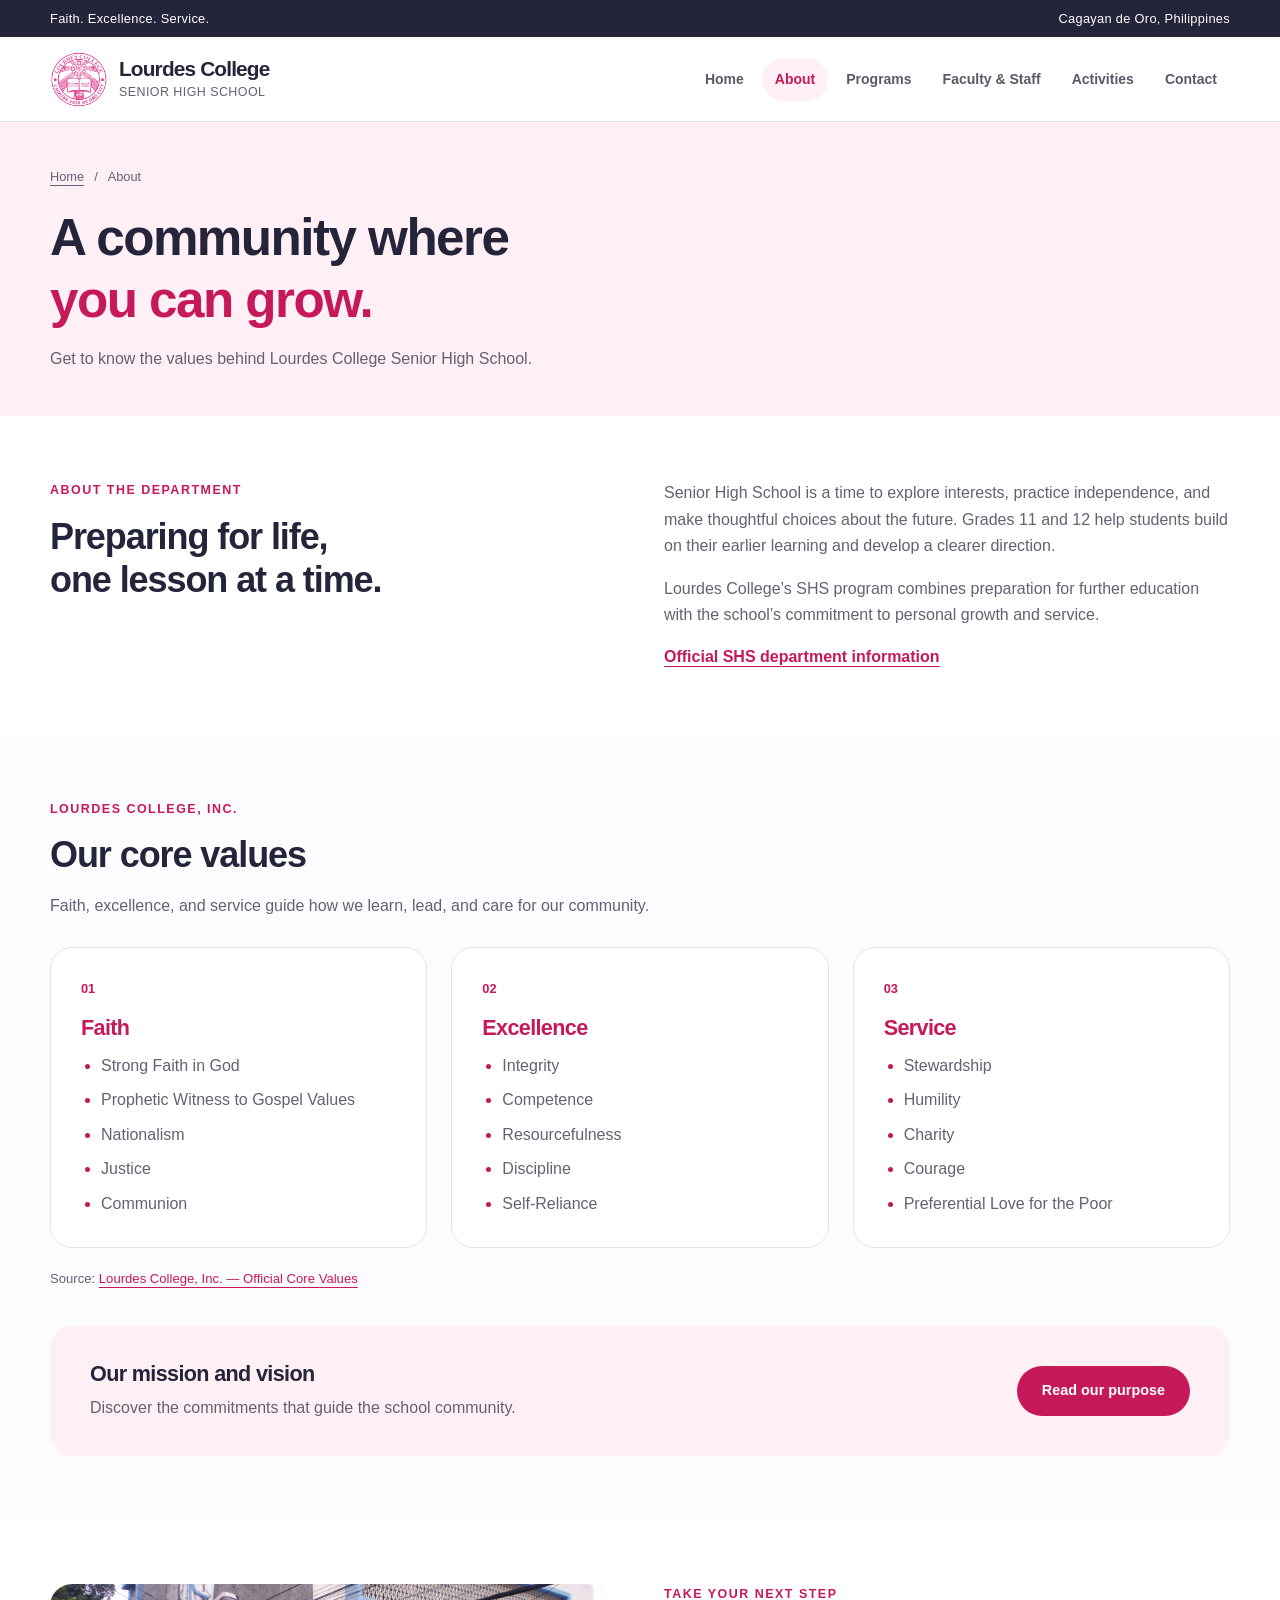
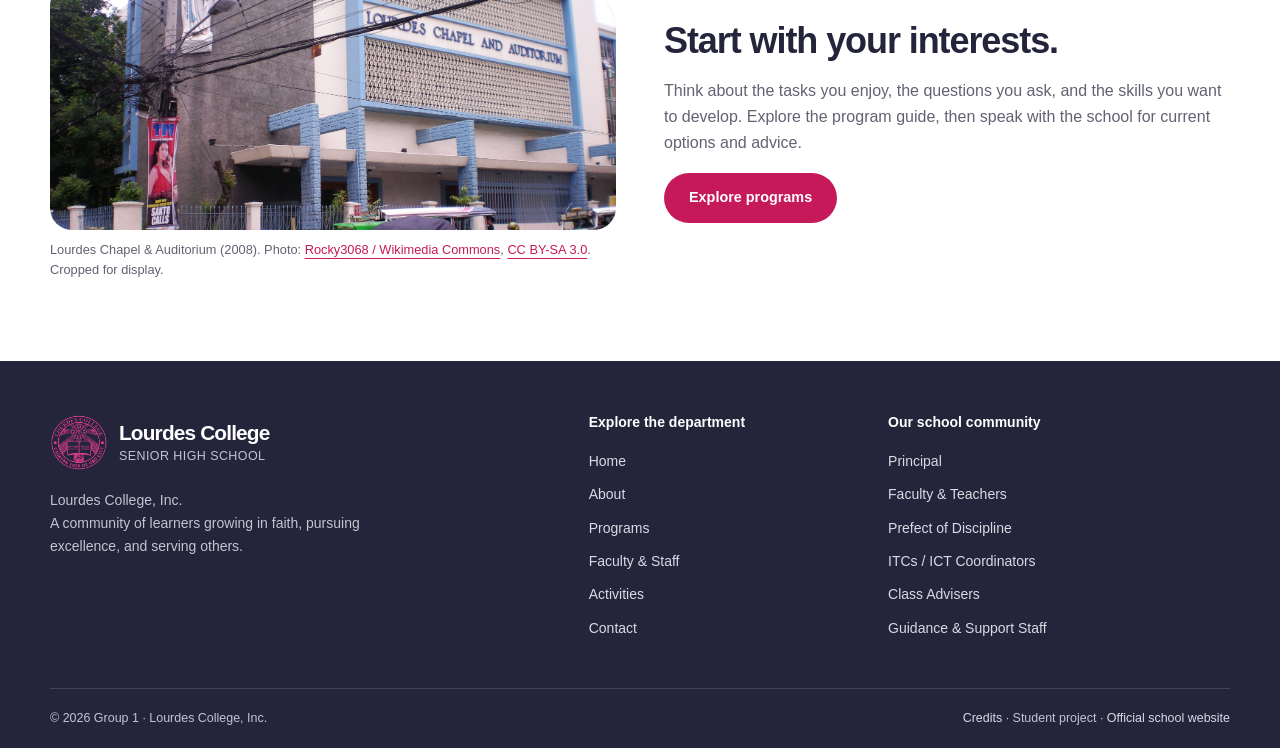
==== about.html @ bda213fe "Add files via upload" ====
<!DOCTYPE html>
<html lang="en">
  <head>
    <meta charset="UTF-8">
    <meta name="viewport" content="width=device-width, initial-scale=1.0">
    <title>About | Lourdes College Senior High School</title>
    <meta name="description" content="Get to know the Lourdes College Senior High School Department and its values of faith, excellence, and service.">
    <meta name="theme-color" content="#c61959">
    <link rel="icon" type="image/png" href="school-logo.png">
    <link rel="stylesheet" href="style.css">
    <script src="script.js"></script>
  </head>
  <body>
    <a class="skip-link" href="#main">Skip to content</a>
    <div class="topbar">
      <div class="container">
        <span>Faith. Excellence. Service.</span>
        <span class="top-location">Cagayan de Oro, Philippines</span>
      </div>
    </div>
    <header class="site-header">
      <div class="container header-inner">
        <a class="brand" href="index.html" aria-label="Lourdes College Senior High School home">
          <img src="school-logo.png" width="57" height="57" alt="Lourdes College seal">
          <span><strong>Lourdes College</strong><small>SENIOR HIGH SCHOOL</small></span>
        </a>
        <button class="menu-toggle" type="button" aria-expanded="false" aria-controls="main-navigation">Menu</button>
        <nav class="primary-nav" id="main-navigation" aria-label="Main navigation">
          <ul class="nav-list">
            <li><a href="index.html">Home</a></li>
            <li><a href="about.html" aria-current="page">About</a></li>
            <li><a href="programs.html">Programs</a></li>
            <li><a href="faculty.html">Faculty &amp; Staff</a></li>
            <li><a href="activities.html">Activities</a></li>
            <li><a href="contact.html">Contact</a></li>
          </ul>
        </nav>
      </div>
    </header>
    <main id="main">
      <section class="page-intro">
        <div class="container">
          <nav class="breadcrumb" aria-label="Breadcrumb">
            <a href="index.html">Home</a>
            <span aria-hidden="true">/</span>
            <span>About</span>
          </nav>
          <h1>A community where<br><span>you can grow.</span></h1>
          <p>Get to know the values behind Lourdes College Senior High School.</p>
        </div>
      </section>
      <section class="section white">
        <div class="container split">
          <div class="section-heading">
            <span class="eyebrow">About the department</span>
            <h2>Preparing for life,<br>one lesson at a time.</h2>
          </div>
          <div class="intro-copy">
            <p>Senior High School is a time to explore interests, practice independence, and make thoughtful choices about the future. Grades 11 and 12 help students build on their earlier learning and develop a clearer direction.</p>
            <p>Lourdes College’s SHS program combines preparation for further education with the school’s commitment to personal growth and service.</p>
            <a class="inline-link" href="https://lccdo.edu.ph/senior-high-school/" target="_blank" rel="noopener noreferrer">Official SHS department information</a>
          </div>
        </div>
      </section>
      <section class="section" id="core-values">
        <div class="container">
          <div class="section-heading">
            <span class="eyebrow">Lourdes College, Inc.</span>
            <h2>Our core values</h2>
            <p>Faith, excellence, and service guide how we learn, lead, and care for our community.</p>
          </div>
          <div class="three-grid">
            <article class="info-card values-card">
              <span class="number">01</span>
              <h3>Faith</h3>
              <ul class="values-list">
                <li>Strong Faith in God</li>
                <li>Prophetic Witness to Gospel Values</li>
                <li>Nationalism</li>
                <li>Justice</li>
                <li>Communion</li>
              </ul>
            </article>
            <article class="info-card values-card">
              <span class="number">02</span>
              <h3>Excellence</h3>
              <ul class="values-list">
                <li>Integrity</li>
                <li>Competence</li>
                <li>Resourcefulness</li>
                <li>Discipline</li>
                <li>Self-Reliance</li>
              </ul>
            </article>
            <article class="info-card values-card">
              <span class="number">03</span>
              <h3>Service</h3>
              <ul class="values-list">
                <li>Stewardship</li>
                <li>Humility</li>
                <li>Charity</li>
                <li>Courage</li>
                <li>Preferential Love for the Poor</li>
              </ul>
            </article>
          </div>
          <p class="source-note">Source: <a href="https://lccdo.edu.ph/about-the-school/" target="_blank" rel="noopener noreferrer">Lourdes College, Inc. — Official Core Values</a></p>
          <div class="band">
            <div>
              <h3>Our mission and vision</h3>
              <p>Discover the commitments that guide the school community.</p>
            </div>
            <a class="button" href="index.html#mission-vision">Read our purpose</a>
          </div>
        </div>
      </section>
      <section class="section white">
        <div class="container split">
          <figure>
            <img class="wide-photo" src="campus.jpg" width="3072" height="2304" loading="lazy" alt="Lourdes College Chapel and Auditorium in 2008">
            <figcaption class="photo-credit">Lourdes Chapel &amp; Auditorium (2008). Photo: <a href="https://commons.wikimedia.org/wiki/File:Lourdes_College_Chapel_and_Auditorium_-_panoramio.jpg" target="_blank" rel="noopener noreferrer">Rocky3068 / Wikimedia Commons</a>, <a href="https://creativecommons.org/licenses/by-sa/3.0/" target="_blank" rel="noopener noreferrer">CC BY-SA 3.0</a>. Cropped for display.</figcaption>
          </figure>
          <div>
            <span class="eyebrow">Take your next step</span>
            <h2>Start with your interests.</h2>
            <p class="muted">Think about the tasks you enjoy, the questions you ask, and the skills you want to develop. Explore the program guide, then speak with the school for current options and advice.</p>
            <a class="button" href="programs.html">Explore programs</a>
          </div>
        </div>
      </section>
    </main>
    <footer class="site-footer">
      <div class="container">
        <div class="footer-grid">
          <div class="footer-brand">
            <a class="brand" href="index.html" aria-label="Lourdes College Senior High School home">
              <img src="school-logo.png" width="57" height="57" alt="Lourdes College seal">
              <span><strong>Lourdes College</strong><small>SENIOR HIGH SCHOOL</small></span>
            </a>
            <p>Lourdes College, Inc.<br>A community of learners growing in faith, pursuing excellence, and serving others.</p>
          </div>
          <div>
            <h2>Explore the department</h2>
            <ul>
              <li><a href="index.html">Home</a></li>
              <li><a href="about.html">About</a></li>
              <li><a href="programs.html">Programs</a></li>
              <li><a href="faculty.html">Faculty &amp; Staff</a></li>
              <li><a href="activities.html">Activities</a></li>
              <li><a href="contact.html">Contact</a></li>
            </ul>
          </div>
          <div>
            <h2>Our school community</h2>
            <ul>
              <li><a href="faculty.html#principal">Principal</a></li>
              <li><a href="faculty.html#faculty">Faculty &amp; Teachers</a></li>
              <li><a href="faculty.html#prefect">Prefect of Discipline</a></li>
              <li><a href="faculty.html#itcs">ITCs / ICT Coordinators</a></li>
              <li><a href="faculty.html#advisers">Class Advisers</a></li>
              <li><a href="faculty.html#support">Guidance &amp; Support Staff</a></li>
            </ul>
          </div>
        </div>
        <div class="footer-bottom">
          <span>© <span data-year>2026</span> Group 1 · Lourdes College, Inc.</span>
          <span><a href="CREDITS.txt">Credits</a> · Student project · <a href="https://lccdo.edu.ph/" target="_blank" rel="noopener noreferrer">Official school website</a></span>
        </div>
      </div>
    </footer>
  </body>
</html>
---- style.css ----
:root {
  --pink: #c61959;
  --pink-bright: #ec1e63;
  --pink-soft: #fff0f5;
  --navy: #24253b;
  --muted: #626273;
  --line: #e7e4e9;
  --white: #fff;
  --page: #fcfbfd;
  --radius: 22px;
}

* {
  box-sizing: border-box;
}

html {
  scroll-behavior: smooth;
  scroll-padding-top: 110px;
}

body {
  margin: 0;
  font-family: Arial, Helvetica, sans-serif;
  color: var(--navy);
  background: var(--page);
  font-size: 16px;
  line-height: 1.65;
}

body, h1, h2, h3, p, figure {
  margin-top: 0;
}

h1, h2, h3 {
  line-height: 1.2;
  letter-spacing: -.03em;
}

h1 {
  font-size: clamp(2rem, 4vw, 3.25rem);
  margin-bottom: 20px;
  font-weight: 800;
}

h2 {
  font-size: clamp(1.75rem, 3vw, 2.25rem);
  margin-bottom: 16px;
}

h3 {
  font-size: 1.35rem;
  margin-bottom: 12px;
}

p {
  margin-bottom: 16px;
}

a {
  color: var(--pink);
  text-underline-offset: 4px;
}

a:hover {
  text-decoration-thickness: 2px;
}

img {
  display: block;
  max-width: 100%;
}

figure {
  margin-inline: 0;
}

button, input {
  font: inherit;
}

button, a {
  -webkit-tap-highlight-color: transparent;
}

a:focus-visible, button:focus-visible, summary:focus-visible {
  outline: 3px solid var(--pink);
  outline-offset: 5px;
}

::selection {
  background: #f8c6d8;
  color: var(--navy);
}

.container {
  width: min(1180px, calc(100% - 64px));
  margin-inline: auto;
}

.skip-link {
  position: fixed;
  z-index: 10;
  top: -100px;
  left: 20px;
  padding: 12px 20px;
  background: white;
  border-radius: 10px;
}

.skip-link:focus {
  top: 10px;
}

.topbar {
  background: var(--navy);
  color: white;
  font-size: .8rem;
  letter-spacing: .025em;
}

.topbar .container {
  display: flex;
  align-items: center;
  justify-content: space-between;
  padding-block: 8px;
  gap: 16px;
}

.topbar a {
  color: white;
}

.site-header {
  position: sticky;
  top: 0;
  z-index: 5;
  background: rgba(255,255,255,.98);
  border-bottom: 1px solid var(--line);
}

.header-inner {
  display: flex;
  align-items: center;
  justify-content: space-between;
  min-height: 84px;
  gap: 24px;
}

.brand {
  display: flex;
  align-items: center;
  gap: 12px;
  color: var(--navy);
  text-decoration: none;
  flex-shrink: 0;
}

.brand img {
  width: 57px;
  height: 57px;
  object-fit: contain;
}

.brand strong {
  font-size: 1.3rem;
  letter-spacing: -.04em;
  display: block;
  line-height: 1.3;
}

.brand small {
  color: var(--muted);
  display: block;
  font-size: .78rem;
  letter-spacing: .035em;
}

.nav-list {
  display: flex;
  align-items: center;
  gap: 5px;
  padding: 0;
  margin: 0;
  list-style: none;
}

.nav-list a {
  display: block;
  padding: 10px 13px;
  border-radius: 25px;
  font-size: .875rem;
  font-weight: 700;
  color: #595968;
  text-decoration: none;
  white-space: nowrap;
}

.nav-list a:hover {
  background: #f7f5f8;
  color: var(--pink);
}

.nav-list a[aria-current="page"] {
  background: var(--pink-soft);
  color: var(--pink);
}

.menu-toggle {
  display: none;
  border: 1px solid var(--line);
  border-radius: 22px;
  padding: 7px 16px;
  background: white;
  color: var(--navy);
  cursor: pointer;
}

.hero {
  background: var(--pink-soft);
  padding: 48px 0 40px;
  overflow: hidden;
}

.hero-grid {
  display: grid;
  grid-template-columns: .97fr 1.03fr;
  gap: 48px;
  align-items: center;
}

.eyebrow {
  display: block;
  font-size: .78rem;
  font-weight: 700;
  letter-spacing: .12em;
  text-transform: uppercase;
  color: var(--pink);
  margin-bottom: 14px;
}

.hero h1 span, .page-intro h1 span {
  color: var(--pink);
}

.hero .lead {
  max-width: 480px;
  color: #595567;
  font-size: 1rem;
  line-height: 1.75;
  margin-bottom: 0;
}

.actions {
  display: flex;
  flex-wrap: wrap;
  gap: 12px;
  margin-top: 24px;
}

.button {
  display: inline-flex;
  justify-content: center;
  align-items: center;
  padding: 12px 24px;
  min-height: 48px;
  border: 1px solid transparent;
  border-radius: 28px;
  background: var(--pink);
  color: white;
  font-weight: 700;
  font-size: .9rem;
  text-decoration: none;
  transition: background .15s, transform .15s;
}

.button:hover {
  background: #a31349;
  transform: translateY(-2px);
}

.button.secondary {
  color: var(--navy);
  border-color: #d9cbd3;
  background: transparent;
}

.button.secondary:hover {
  background: white;
}

.hero-figure {
  margin: 0;
  position: relative;
  padding-bottom: 27px;
}

.hero > .photo-credit {
  margin-top: 24px;
}

.hero-photo {
  width: 100%;
  height: 360px;
  object-fit: cover;
  object-position: center;
  border-radius: 110px 24px 24px 24px;
}

.image-caption {
  position: absolute;
  left: -16px;
  bottom: 0;
  max-width: calc(100% - 10px);
  padding: 16px 20px;
  background: white;
  border: 1px solid #f3e4eb;
  border-radius: 16px;
  box-shadow: 0 12px 34px #3c133b0d;
  font-size: .875rem;
}

.image-caption strong {
  display: block;
  font-size: 1.02rem;
}

.image-caption span {
  color: var(--muted);
}

.values-strip {
  border-bottom: 1px solid var(--line);
  background: white;
}

.values-strip .container {
  display: grid;
  grid-template-columns: repeat(3, 1fr);
  padding-block: 25px;
}

.value-item {
  display: flex;
  align-items: center;
  justify-content: center;
  gap: 15px;
  border-right: 1px solid var(--line);
}

.value-item:last-child {
  border: 0;
}

.value-item small {
  color: var(--muted);
  display: block;
  line-height: 1.5;
  font-size: .875rem;
}

.value-number {
  color: var(--pink);
  font-size: 1rem;
  font-weight: 700;
}

.section {
  padding-block: 64px;
}

.section.white {
  background: white;
}

.section.pink {
  background: var(--pink-soft);
}

.section-heading {
  max-width: 640px;
  margin-bottom: 28px;
}

.split > .section-heading {
  margin-bottom: 0;
}

.section-heading .eyebrow {
  margin-bottom: 14px;
}

.section-heading p, .muted {
  color: var(--muted);
}

.split {
  display: grid;
  grid-template-columns: 1fr 1fr;
  gap: 48px;
  align-items: start;
}

.intro-copy {
  font-size: 1rem;
  color: var(--muted);
}

.inline-link {
  font-weight: 700;
}

.feature-links {
  display: grid;
  grid-template-columns: 1fr 1fr;
  gap: 16px;
  margin-top: 24px;
}

.feature-link {
  padding: 24px;
  border-radius: 16px;
  border: 1px solid var(--line);
  text-decoration: none;
  background: white;
  color: var(--navy);
}

.feature-link:hover {
  border-color: var(--pink);
}

.feature-link strong {
  display: block;
  margin-bottom: 7px;
}

.feature-link span {
  font-size: .9rem;
  color: var(--muted);
}

.purpose-grid {
  display: grid;
  grid-template-columns: 1.15fr .85fr;
  gap: 24px;
}

.purpose-card {
  padding: 32px;
  border-radius: var(--radius);
  border: 1px solid var(--line);
  background: white;
}

.purpose-card.dark {
  background: var(--navy);
  border-color: var(--navy);
  color: white;
}

.purpose-card.dark .eyebrow {
  color: #ff98bb;
}

.purpose-card.dark p {
  color: #dfdbe6;
}

.purpose-card p {
  color: var(--muted);
}

.purpose-card h2 {
  font-size: 1.75rem;
}

.purpose-card ul {
  padding-left: 1.25rem;
  margin: 16px 0 0;
  color: var(--muted);
}

.purpose-card li {
  padding-left: 2px;
  margin-bottom: 8px;
}

.purpose-card li:last-child {
  margin-bottom: 0;
}

.source-note {
  color: var(--muted);
  font-size: .82rem;
  margin: 20px 0 0;
}

.wide-photo {
  width: 100%;
  height: auto;
  aspect-ratio: 2.3;
  object-fit: cover;
  border-radius: var(--radius);
}

.campus-figure {
  max-width: 880px;
  margin: 0 auto;
}

.campus-figure .wide-photo {
  max-height: 330px;
}

.photo-credit {
  font-size: .8rem;
  color: var(--muted);
  line-height: 1.6;
  margin-block: 10px 0;
}

.page-intro {
  padding: 44px 0;
  background: var(--pink-soft);
}

.page-intro h1 {
  font-size: clamp(2rem, 4vw, 3.25rem);
  max-width: 830px;
  margin-bottom: 16px;
}

.page-intro p {
  max-width: 650px;
  color: var(--muted);
  margin-bottom: 0;
}

.breadcrumb {
  display: flex;
  gap: 10px;
  font-size: .8rem;
  margin-bottom: 20px;
  color: var(--muted);
}

.breadcrumb a {
  color: var(--muted);
}

.three-grid {
  display: grid;
  grid-template-columns: repeat(3, 1fr);
  gap: 24px;
}

.info-card {
  padding: 30px;
  border: 1px solid var(--line);
  border-radius: var(--radius);
  background: white;
}

.info-card p {
  color: var(--muted);
  margin-bottom: 0;
}

.info-card .number {
  display: block;
  color: var(--pink);
  font-weight: 700;
  font-size: .8rem;
  margin-bottom: 16px;
}

.values-card h3 {
  color: var(--pink);
}

.values-list {
  padding-left: 1.25rem;
  margin: 0;
  color: var(--muted);
}

.values-list li + li {
  margin-top: 8px;
}

.values-list li::marker {
  color: var(--pink);
}

.band {
  padding: 35px 40px;
  display: flex;
  align-items: center;
  justify-content: space-between;
  gap: 25px;
  border-radius: var(--radius);
  background: var(--pink-soft);
  margin-top: 36px;
}

.band h3 {
  margin-bottom: 8px;
}

.band p {
  margin-bottom: 0;
  color: var(--muted);
}

.band .button {
  flex-shrink: 0;
}

.program {
  padding: 32px 0;
  border-top: 1px solid var(--line);
  display: grid;
  grid-template-columns: 140px 1fr;
  gap: 36px;
}

.program:first-child {
  padding-top: 0;
  border: 0;
}

.program-tag {
  color: var(--pink);
  font-weight: 800;
  font-size: 2rem;
  letter-spacing: -.04em;
}

.program .details-grid {
  display: grid;
  grid-template-columns: 1fr 1fr;
  gap: 25px;
  margin-top: 20px;
}

.program h4 {
  margin: 0 0 8px;
  font-size: .9rem;
}

.program ul {
  margin: 0;
  padding-left: 19px;
  color: var(--muted);
  font-size: .95rem;
}

.notice {
  border-left: 3px solid var(--pink);
  padding: 16px 23px;
  background: var(--pink-soft);
  color: #65515c;
  font-size: .9rem;
  margin-bottom: 34px;
}

.staff-grid {
  display: grid;
  grid-template-columns: repeat(3, 1fr);
  gap: 20px;
}

.staff-card {
  border: 1px solid var(--line);
  background: white;
  padding: 30px;
  border-radius: var(--radius);
  scroll-margin-top: 115px;
}

.staff-card .role {
  color: var(--pink);
  font-size: .78rem;
  font-weight: 700;
  letter-spacing: .07em;
  text-transform: uppercase;
  display: block;
  margin-bottom: 16px;
}

.staff-card h2 {
  font-size: 1.6rem;
}

.staff-card .staff-name {
  padding-bottom: 18px;
  border-bottom: 1px solid var(--line);
  font-weight: 700;
  font-size: .95rem;
}

.staff-card p:last-child {
  color: var(--muted);
  margin: 0;
  font-size: .95rem;
}

.activities-heading {
  margin-top: 40px;
}

.activity {
  display: grid;
  grid-template-columns: 70px 1fr auto;
  align-items: start;
  gap: 26px;
  padding: 28px 0;
  border-top: 1px solid var(--line);
}

.activity:last-child {
  border-bottom: 1px solid var(--line);
}

.activity .number {
  color: var(--pink);
  font-size: 1.8rem;
  line-height: 1.2;
}

.activity p {
  margin-bottom: 0;
  color: var(--muted);
  max-width: 650px;
}

.activity .label {
  font-size: .8rem;
  border-radius: 18px;
  padding: 6px 13px;
  background: var(--pink-soft);
  color: var(--pink);
  white-space: nowrap;
}

.contact-details {
  display: grid;
  gap: 22px;
}

.contact-item {
  padding-bottom: 22px;
  border-bottom: 1px solid var(--line);
}

.contact-item h3 {
  font-size: 1.1rem;
  margin-bottom: 8px;
  letter-spacing: -.02em;
}

.contact-item p {
  color: var(--muted);
  margin-bottom: 0;
}

.contact-item a {
  overflow-wrap: anywhere;
}

.contact-panel {
  padding: 36px;
  border-radius: var(--radius);
  background: var(--navy);
  color: white;
}

.contact-panel .eyebrow {
  color: #ff98bb;
}

.contact-panel p {
  color: #dfdbe6;
}

.contact-panel a {
  color: #ffacc9;
}

.contact-panel .button {
  background: white;
  color: var(--navy);
}

.faq {
  margin-top: 38px;
}

.faq details {
  border-bottom: 1px solid var(--line);
  padding: 19px 0;
}

.faq summary {
  cursor: pointer;
  font-weight: 700;
  padding-right: 15px;
}

.faq details p {
  padding-top: 14px;
  color: var(--muted);
  margin-bottom: 0;
}

.site-footer {
  background: var(--navy);
  color: white;
  padding: 53px 0 0;
}

.footer-grid {
  display: grid;
  grid-template-columns: 1.4fr .7fr 1fr;
  gap: 60px;
  padding-bottom: 40px;
}

.site-footer .brand {
  color: white;
  margin-bottom: 18px;
}

.site-footer .brand small {
  color: #c6c3d0;
}

.site-footer p {
  font-size: .875rem;
  color: #c6c3d0;
  max-width: 360px;
}

.site-footer h2 {
  font-size: .875rem;
  margin-bottom: 17px;
  letter-spacing: 0;
}

.site-footer ul {
  padding: 0;
  margin: 0;
  list-style: none;
}

.site-footer li {
  margin-bottom: 7px;
}

.site-footer a {
  color: #dcd9e4;
  font-size: .875rem;
  text-decoration: none;
}

.site-footer a:hover {
  color: white;
  text-decoration: underline;
}

.footer-bottom {
  padding: 19px 0;
  border-top: 1px solid #ffffff24;
  display: flex;
  justify-content: space-between;
  flex-wrap: wrap;
  gap: 10px;
  color: #c6c3d0;
  font-size: .78rem;
}

.footer-bottom a {
  font-size: .78rem;
}

@media (max-width: 1050px) {
  .container {
    width: min(1180px, calc(100% - 40px));
  }

  .header-inner {
    gap: 12px;
  }

  .nav-list a {
    padding: 9px 10px;
    font-size: .8rem;
  }

  .brand strong {
    font-size: 1.15rem;
  }

  .brand img {
    width: 48px;
    height: 48px;
  }

  .hero-grid {
    gap: 35px;
  }

  .hero-photo {
    height: 340px;
  }

  .staff-grid {
    grid-template-columns: 1fr 1fr;
  }

}

@media (max-width: 820px) {
  .header-inner {
    flex-wrap: wrap;
    padding-block: 15px;
    min-height: 80px;
  }

  .js .menu-toggle {
    display: block;
  }

  .primary-nav {
    width: 100%;
  }

  .js .primary-nav {
    display: none;
  }

  .js .primary-nav.is-open {
    display: block;
  }

  .nav-list {
    flex-wrap: wrap;
    padding: 10px 0 3px;
    gap: 8px;
  }

  .nav-list a {
    font-size: .875rem;
  }

  .hero-grid, .split {
    grid-template-columns: 1fr;
    gap: 32px;
  }

  .hero {
    padding-block: 40px;
  }

  .hero h1 {
    max-width: 590px;
  }

  .hero .lead {
    max-width: 590px;
  }

  .hero-photo {
    height: 340px;
    border-top-left-radius: 80px;
  }

  .image-caption {
    left: 15px;
  }

  .purpose-grid {
    grid-template-columns: 1fr;
  }

  .three-grid {
    grid-template-columns: 1fr;
  }

  .value-item {
    display: block;
    text-align: center;
  }

  .value-number {
    display: none;
  }

  .value-item small {
    font-size: .8rem;
  }

  .footer-grid {
    grid-template-columns: 1.4fr 1fr;
    gap: 35px;
  }

  .footer-brand {
    grid-column: 1 / -1;
  }

  .section {
    padding-block: 48px;
  }

  .program {
    grid-template-columns: 100px 1fr;
    gap: 20px;
  }

  .band {
    align-items: flex-start;
    flex-direction: column;
  }

}

@media (max-width: 520px) {
  .container {
    width: calc(100% - 36px);
  }

  .topbar .container {
    justify-content: center;
    font-size: .75rem;
  }

  .topbar .top-location {
    display: none;
  }

  .brand strong {
    font-size: 1.15rem;
  }

  .brand small {
    font-size: .7rem;
  }

  .brand img {
    width: 43px;
    height: 43px;
  }

  .brand {
    gap: 9px;
  }

  h1, .page-intro h1 {
    font-size: 2rem;
  }

  .hero-photo {
    height: 280px;
    border-top-left-radius: 65px;
  }

  .image-caption {
    padding: 14px 18px;
  }

  .value-item strong {
    font-size: .9rem;
  }

  .value-item small {
    font-size: .75rem;
  }

  .feature-links, .staff-grid {
    grid-template-columns: 1fr;
  }

  .purpose-card, .info-card, .staff-card, .contact-panel {
    padding: 24px;
  }

  .program {
    grid-template-columns: 1fr;
    gap: 12px;
  }

  .program .details-grid {
    grid-template-columns: 1fr;
  }

  .activities-heading {
    margin-top: 40px;
  }

  .activity {
    grid-template-columns: 40px 1fr;
    gap: 15px;
  }

  .activity .label {
    grid-column: 2;
    justify-self: start;
  }

  .wide-photo {
    aspect-ratio: 1.4;
  }

  .campus-figure .wide-photo {
    max-height: 240px;
    aspect-ratio: 1.6;
  }

  .band {
    padding: 28px;
  }

  .footer-grid {
    grid-template-columns: 1fr;
    gap: 26px;
  }

  .footer-brand {
    grid-column: auto;
  }

  .footer-bottom {
    flex-direction: column;
  }

}

@media (prefers-reduced-motion: reduce) {
  html {
    scroll-behavior: auto;
  }

  *, *::before, *::after {
    transition: none !important;
  }

}
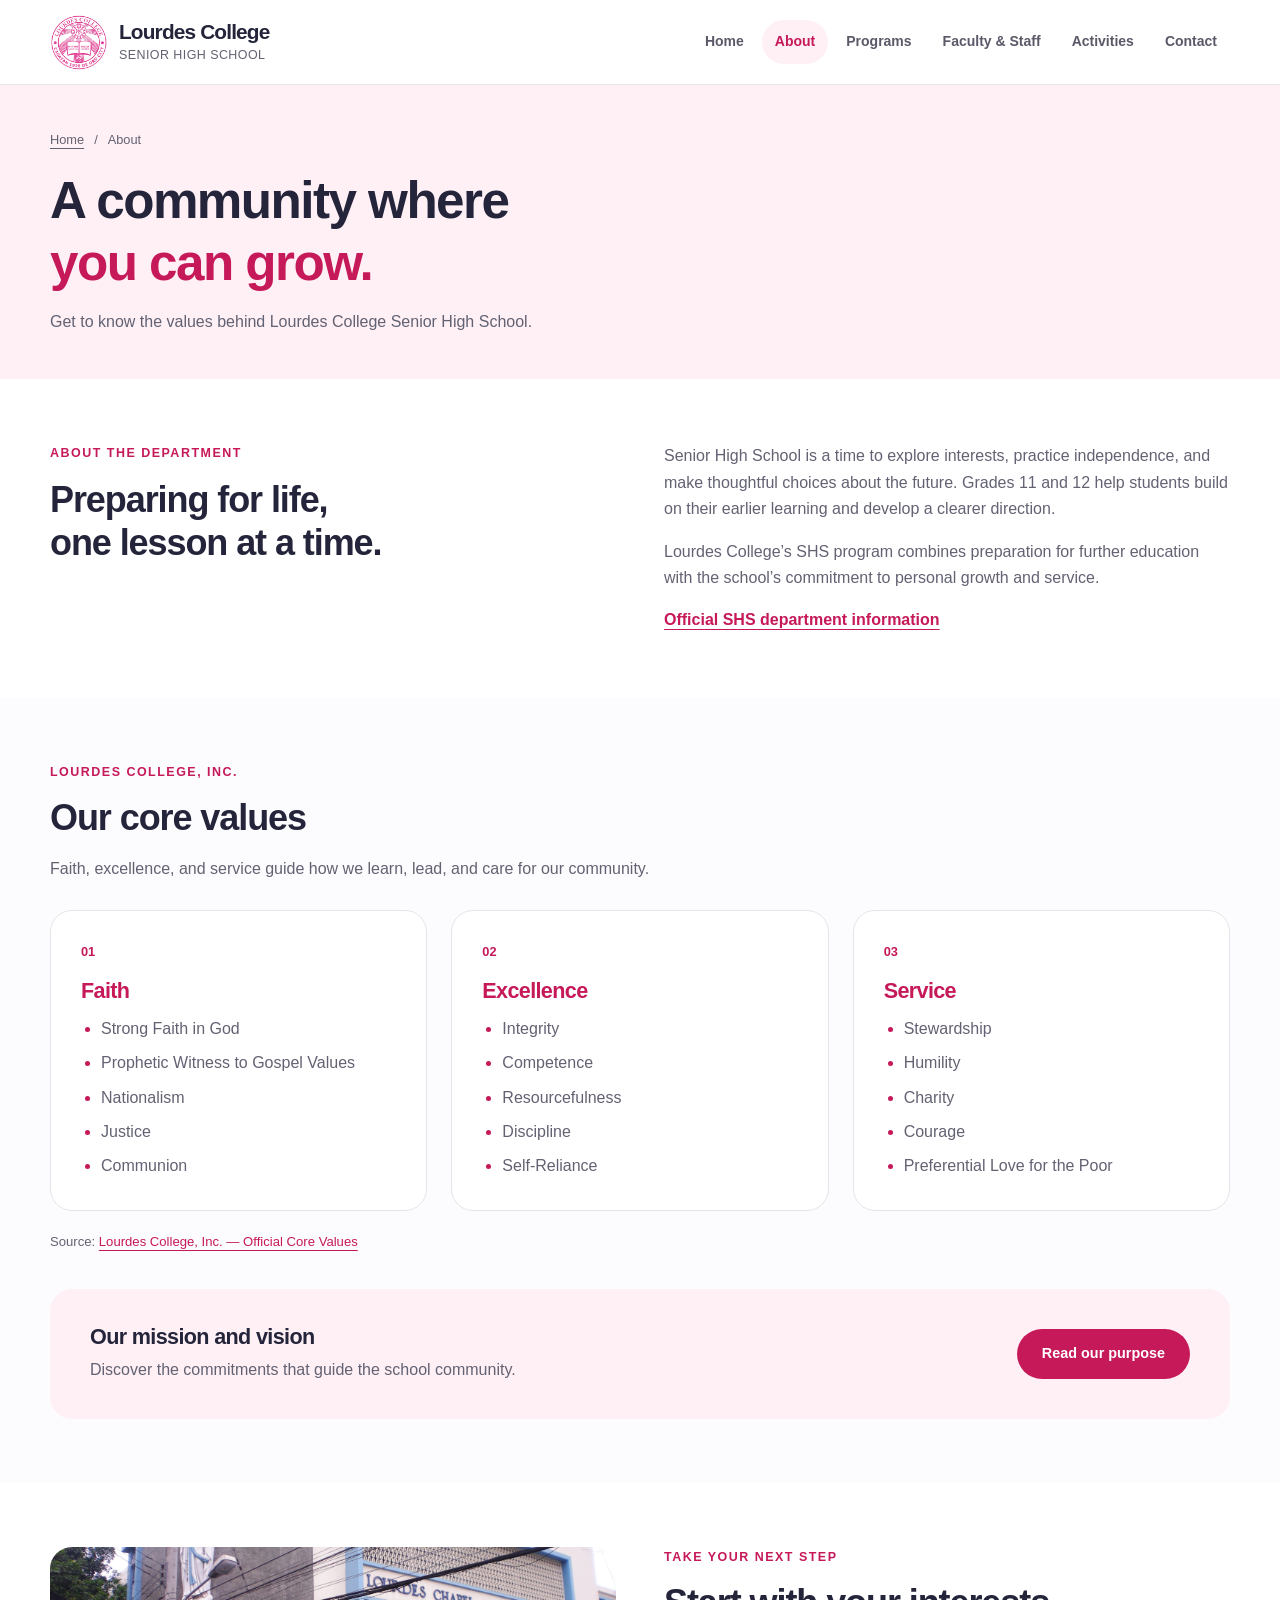
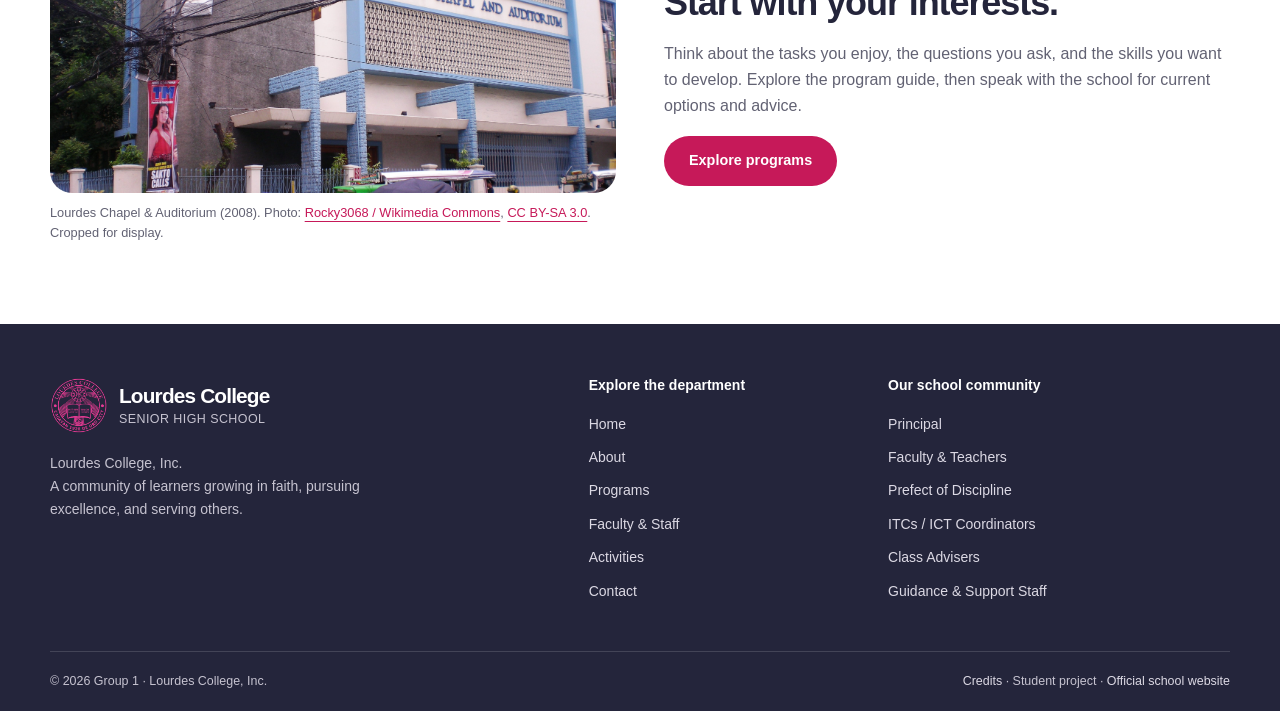
==== commit 8c1a661a: "Update about.html" ====
--- a/about.html
+++ b/about.html
@@ -12,12 +12,6 @@
   </head>
   <body>
     <a class="skip-link" href="#main">Skip to content</a>
-    <div class="topbar">
-      <div class="container">
-        <span>Faith. Excellence. Service.</span>
-        <span class="top-location">Cagayan de Oro, Philippines</span>
-      </div>
-    </div>
     <header class="site-header">
       <div class="container header-inner">
         <a class="brand" href="index.html" aria-label="Lourdes College Senior High School home">
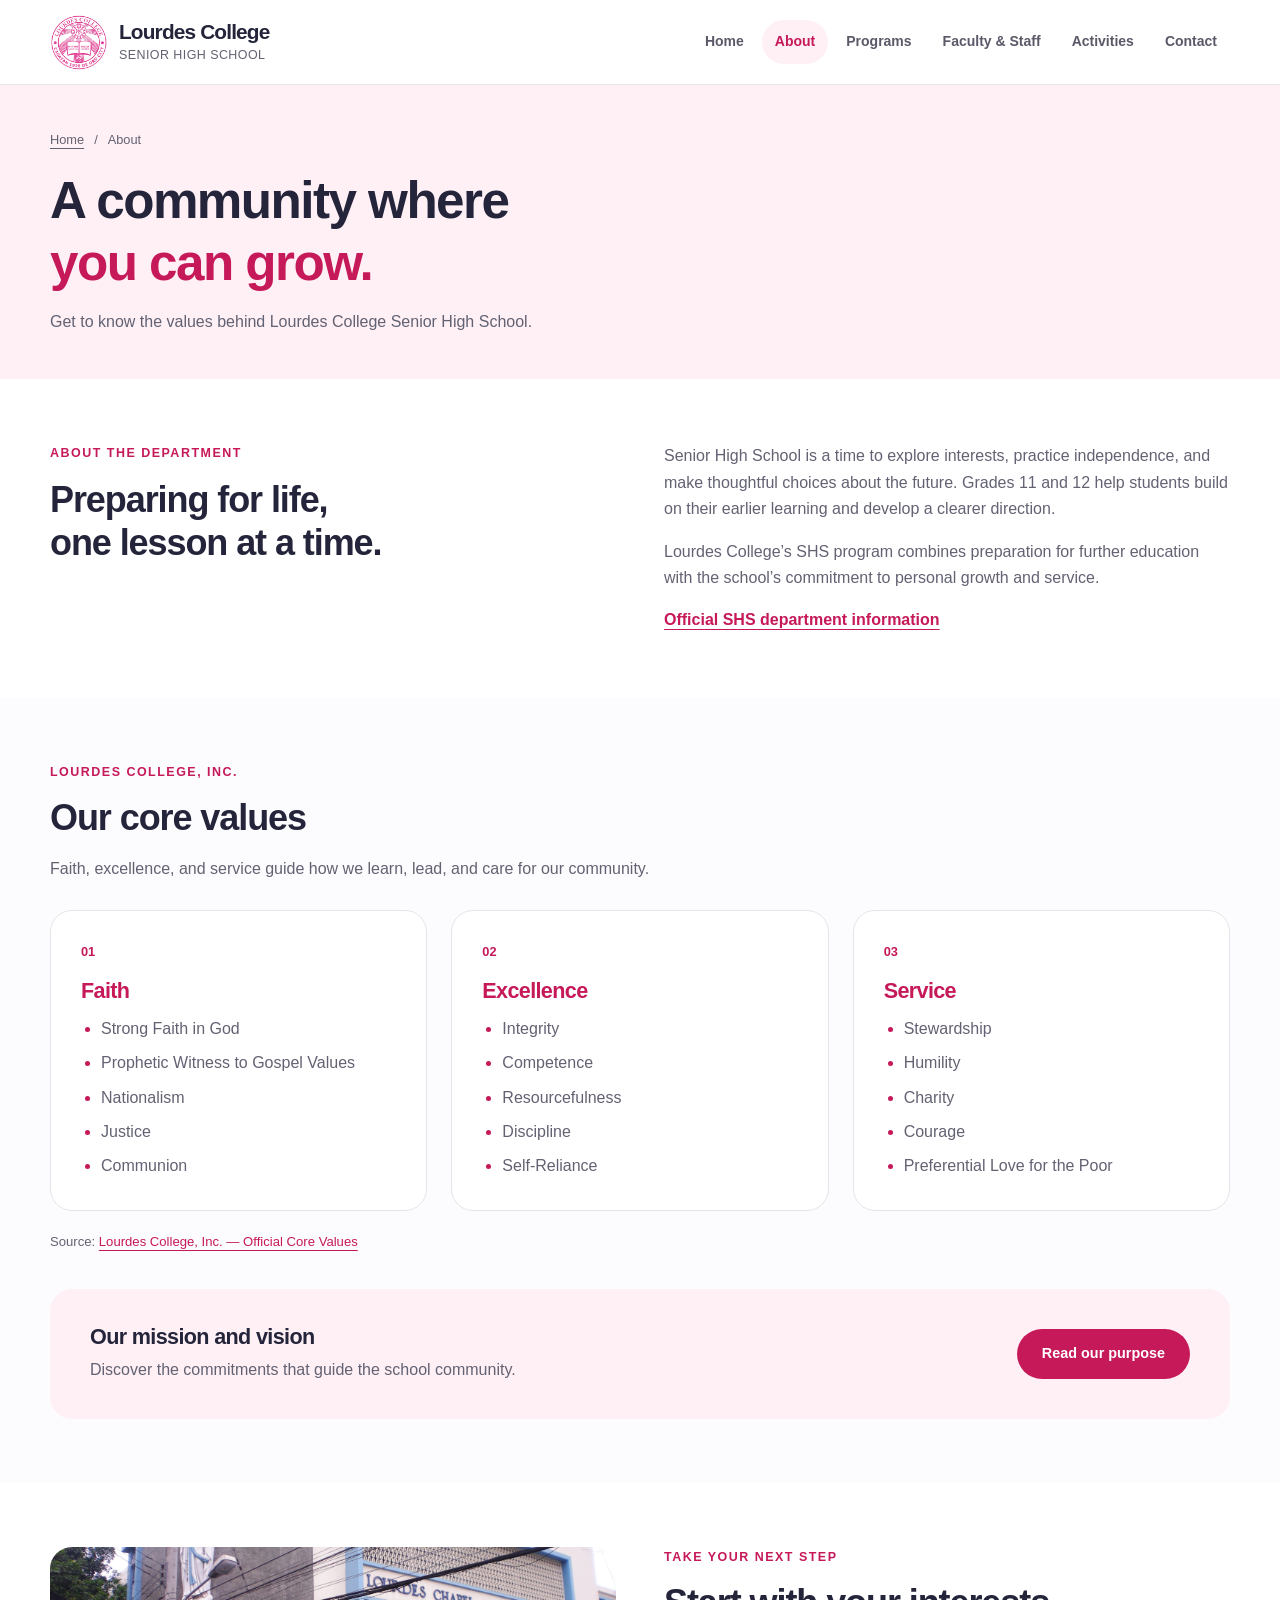
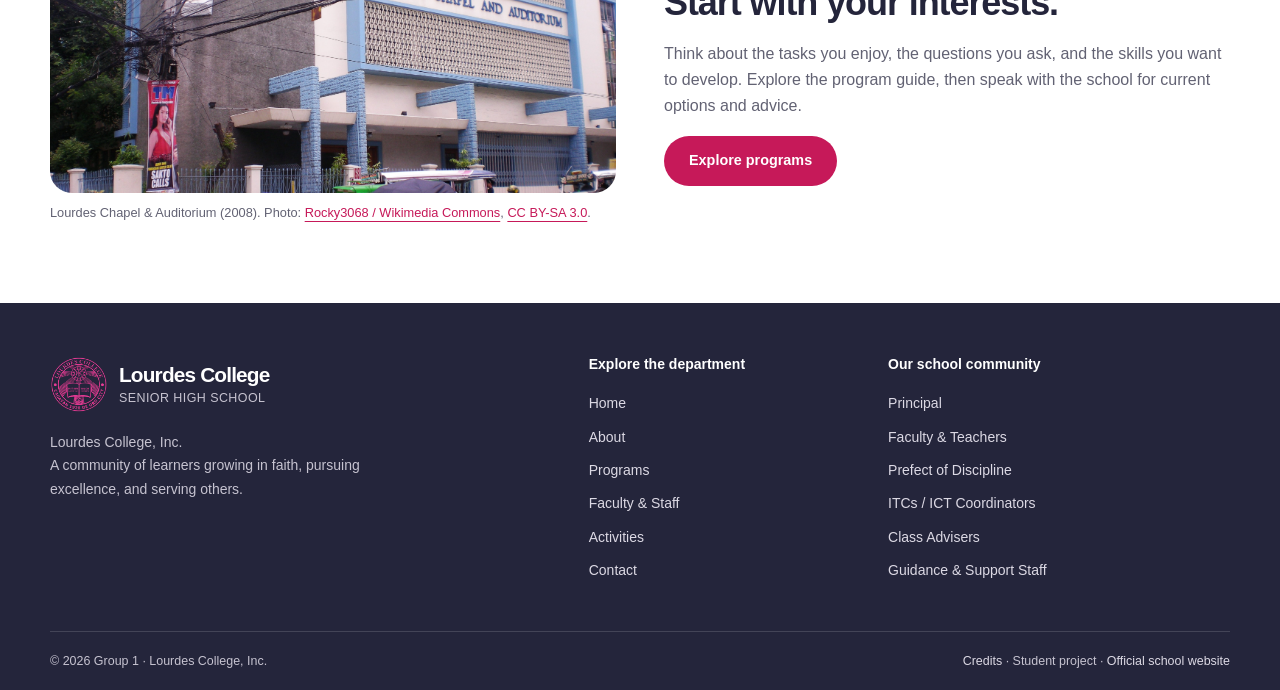
==== commit 5b9b2dfe: "Update about.html" ====
--- a/about.html
+++ b/about.html
@@ -112,7 +112,7 @@
         <div class="container split">
           <figure>
             <img class="wide-photo" src="campus.jpg" width="3072" height="2304" loading="lazy" alt="Lourdes College Chapel and Auditorium in 2008">
-            <figcaption class="photo-credit">Lourdes Chapel &amp; Auditorium (2008). Photo: <a href="https://commons.wikimedia.org/wiki/File:Lourdes_College_Chapel_and_Auditorium_-_panoramio.jpg" target="_blank" rel="noopener noreferrer">Rocky3068 / Wikimedia Commons</a>, <a href="https://creativecommons.org/licenses/by-sa/3.0/" target="_blank" rel="noopener noreferrer">CC BY-SA 3.0</a>. Cropped for display.</figcaption>
+            <figcaption class="photo-credit">Lourdes Chapel &amp; Auditorium (2008). Photo: <a href="https://commons.wikimedia.org/wiki/File:Lourdes_College_Chapel_and_Auditorium_-_panoramio.jpg" target="_blank" rel="noopener noreferrer">Rocky3068 / Wikimedia Commons</a>, <a href="https://creativecommons.org/licenses/by-sa/3.0/" target="_blank" rel="noopener noreferrer">CC BY-SA 3.0</a>.</figcaption>
           </figure>
           <div>
             <span class="eyebrow">Take your next step</span>
